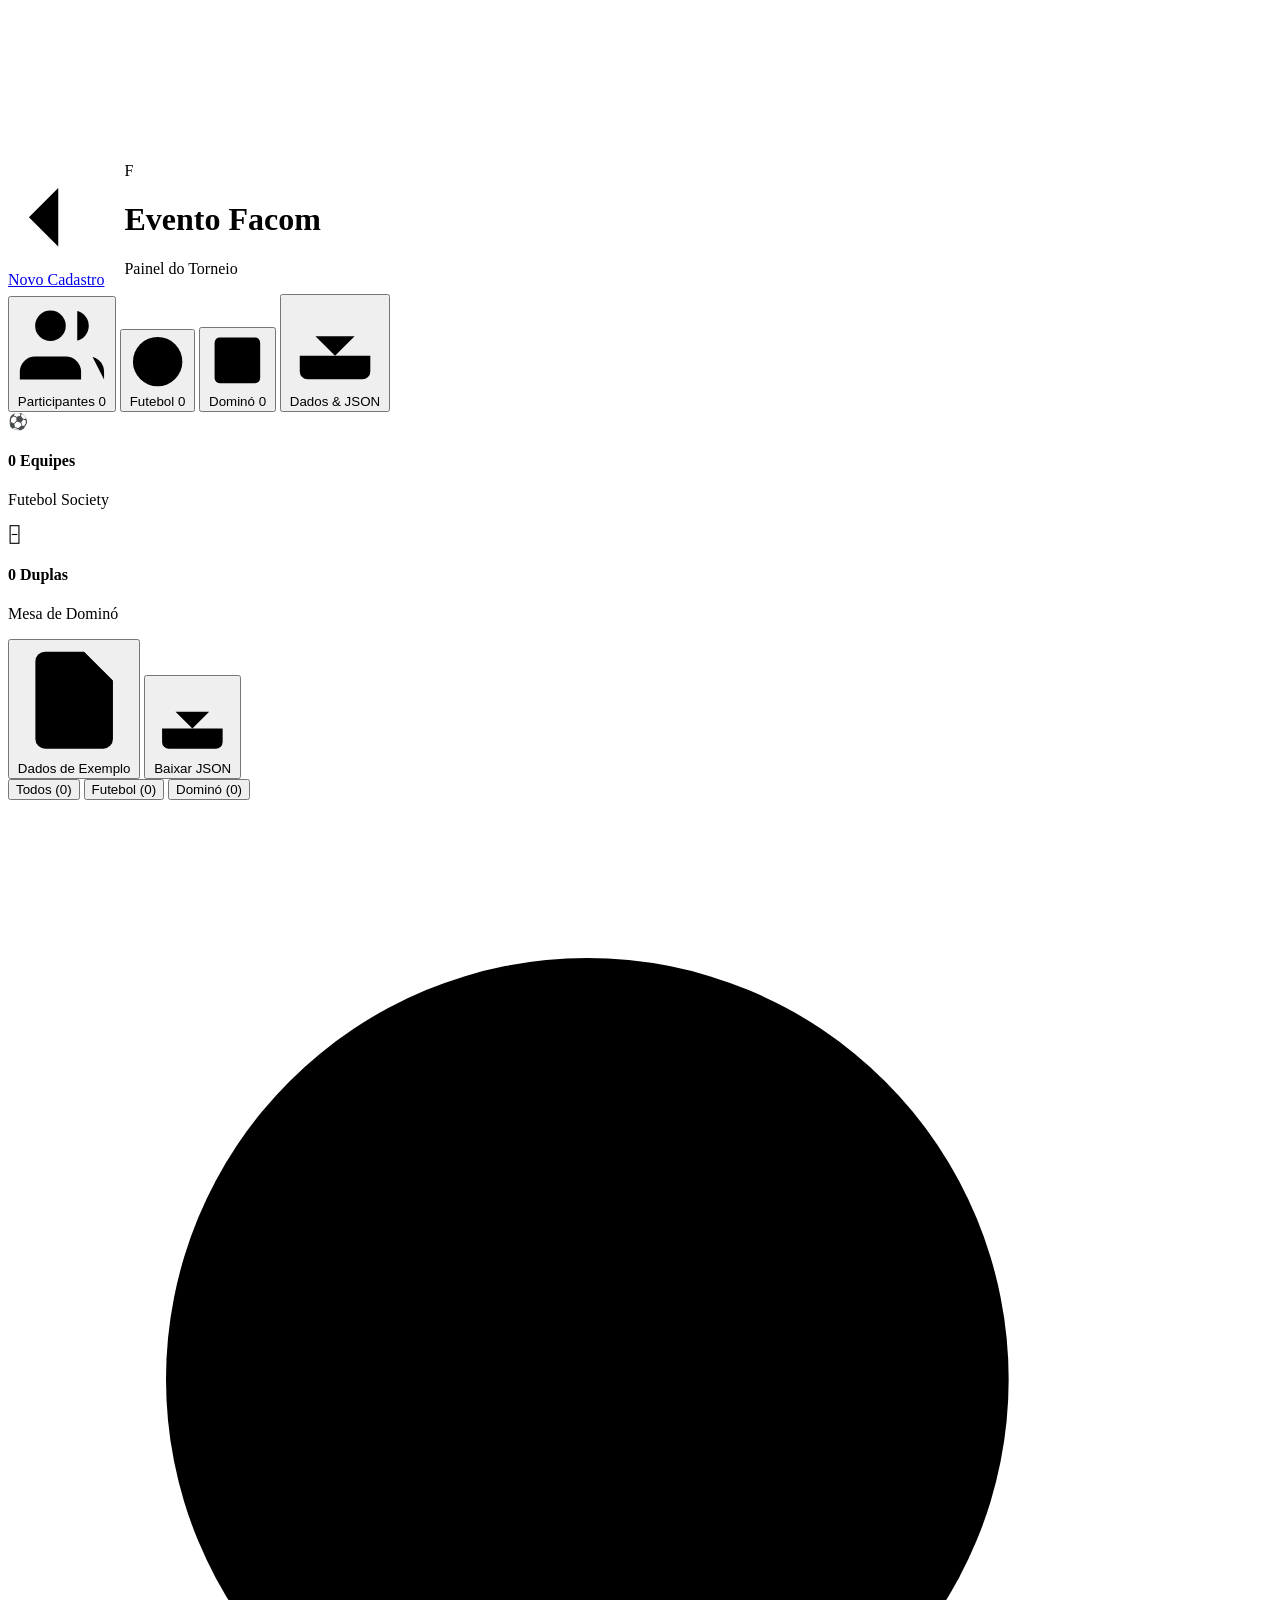
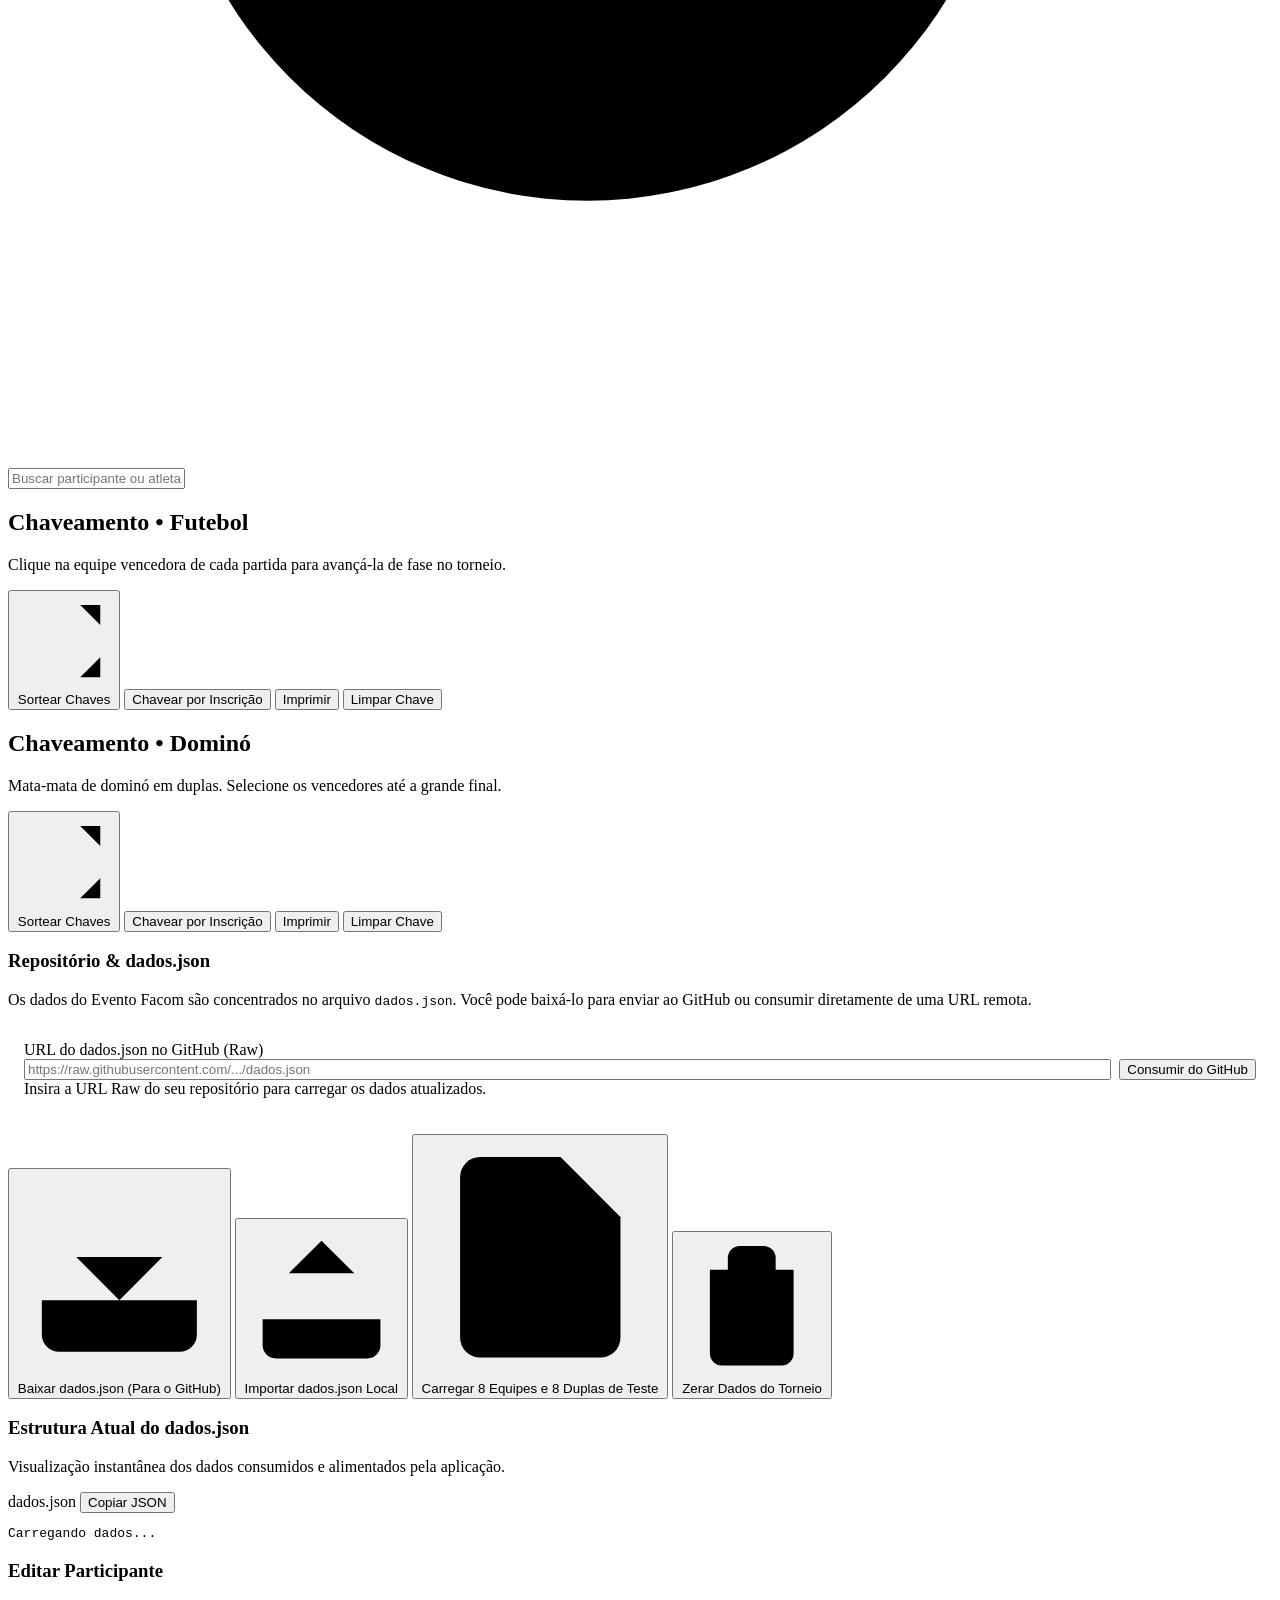
==== torneio/index.html @ 469562bf "criação de pagina" ====
<!DOCTYPE html>
<html lang="pt-BR">
<head>
  <meta charset="UTF-8">
  <meta name="viewport" content="width=device-width, initial-scale=1.0">
  <title>Evento Facom - Chaveamentos & Gestão do Torneio</title>
  <meta name="description" content="Gerenciamento de chaveamentos, partidas eliminatórias e participantes do Evento Facom.">
  <link rel="stylesheet" href="css/styles.css">
  <link rel="icon" href="data:image/svg+xml,<svg xmlns='http://www.w3.org/2000/svg' viewBox='0 0 100 100'><rect width='100' height='100' rx='20' fill='%230f172a'/><text x='50%' y='68%' font-size='60' font-weight='800' fill='white' text-anchor='middle'>F</text></svg>">
</head>
<body>

  <!-- Canvas de Confetes -->
  <canvas id="confetti-canvas"></canvas>

  <!-- HEADER PRINCIPAL -->
  <header class="site-header">
    <div class="header-inner">
      <div style="display: flex; align-items: center; gap: 1rem;">
        <a href="index.html" class="btn btn-outline btn-sm" title="Voltar para a página de inscrição">
          <svg viewBox="0 0 24 24"><line x1="19" y1="12" x2="5" y2="12"/><polyline points="12 19 5 12 12 5"/></svg>
          Novo Cadastro
        </a>
        <div class="brand">
          <div class="brand-icon">F</div>
          <div class="brand-text">
            <h1>Evento Facom</h1>
            <p>Painel do Torneio</p>
          </div>
        </div>
      </div>

      <!-- Abas de Navegação -->
      <nav class="nav-tabs" aria-label="Navegação do Torneio">
        <button class="nav-tab-btn active" data-tab="participantes" id="btn-tab-participantes">
          <svg viewBox="0 0 24 24"><path d="M17 21v-2a4 4 0 0 0-4-4H5a4 4 0 0 0-4 4v2"/><circle cx="9" cy="7" r="4"/><path d="M23 21v-2a4 4 0 0 0-3-3.87"/><path d="M16 3.13a4 4 0 0 1 0 7.75"/></svg>
          Participantes
          <span class="badge-count" id="badge-total-participantes">0</span>
        </button>

        <button class="nav-tab-btn" data-tab="chaveamento-fut" id="btn-tab-fut">
          <svg viewBox="0 0 24 24"><circle cx="12" cy="12" r="10"/><path d="M12 2a14.5 14.5 0 0 0 0 20 14.5 14.5 0 0 0 0-20"/><path d="M2 12h20"/></svg>
          Futebol
          <span class="badge-count" id="badge-fut-count">0</span>
        </button>

        <button class="nav-tab-btn" data-tab="chaveamento-dom" id="btn-tab-dom">
          <svg viewBox="0 0 24 24"><rect x="3" y="3" width="18" height="18" rx="2"/><line x1="3" y1="12" x2="21" y2="12"/><circle cx="8" cy="7.5" r="1.2" fill="currentColor"/><circle cx="16" cy="16.5" r="1.2" fill="currentColor"/></svg>
          Dominó
          <span class="badge-count" id="badge-dom-count">0</span>
        </button>

        <button class="nav-tab-btn" data-tab="dados" id="btn-tab-dados">
          <svg viewBox="0 0 24 24"><path d="M21 15v4a2 2 0 0 1-2 2H5a2 2 0 0 1-2-2v-4"/><polyline points="7 10 12 15 17 10"/><line x1="12" y1="15" x2="12" y2="3"/></svg>
          Dados & JSON
        </button>
      </nav>
    </div>
  </header>

  <!-- CONTEÚDO PRINCIPAL -->
  <main class="app-container">

    <!-- BARRA DE STATUS RÁPIDO & AÇÕES -->
    <div class="quick-stats-bar">
      <div class="stats-items">
        <div class="stat-item">
          <div class="stat-icon fut">⚽</div>
          <div class="stat-data">
            <h4 id="stat-futebol-count">0 Equipes</h4>
            <p>Futebol Society</p>
          </div>
        </div>

        <div class="stat-item">
          <div class="stat-icon dom">🁣</div>
          <div class="stat-data">
            <h4 id="stat-domino-count">0 Duplas</h4>
            <p>Mesa de Dominó</p>
          </div>
        </div>
      </div>

      <div class="quick-actions">
        <button class="btn btn-outline btn-sm" id="btn-quick-sample" title="Carregar 8 equipes e 8 duplas prontas para teste rápido">
          <svg viewBox="0 0 24 24"><path d="M14 2H6a2 2 0 0 0-2 2v16a2 2 0 0 0 2 2h12a2 2 0 0 0 2-2V8z"/><polyline points="14 2 14 8 20 8"/><line x1="16" y1="13" x2="8" y2="13"/><line x1="16" y1="17" x2="8" y2="17"/><polyline points="10 9 9 9 8 9"/></svg>
          Dados de Exemplo
        </button>

        <button class="btn btn-outline btn-sm" id="btn-quick-export" title="Baixar arquivo JSON completo">
          <svg viewBox="0 0 24 24"><path d="M21 15v4a2 2 0 0 1-2 2H5a2 2 0 0 1-2-2v-4"/><polyline points="7 10 12 15 17 10"/><line x1="12" y1="15" x2="12" y2="3"/></svg>
          Baixar JSON
        </button>
      </div>
    </div>

    <!-- ====================================================================
         TELA 1: LISTAGEM DE PARTICIPANTES (EQUIPES & DUPLAS)
         ==================================================================== -->
    <section class="tab-pane active" id="pane-participantes">
      <div class="participants-controls">
        <div class="filter-group">
          <button class="filter-btn active" data-filter="all">Todos (<span id="count-filter-all">0</span>)</button>
          <button class="filter-btn" data-filter="futebol">Futebol (<span id="count-filter-fut">0</span>)</button>
          <button class="filter-btn" data-filter="domino">Dominó (<span id="count-filter-dom">0</span>)</button>
        </div>

        <div class="search-box">
          <svg class="search-icon" viewBox="0 0 24 24"><circle cx="11" cy="11" r="8"/><line x1="21" y1="21" x2="16.65" y2="16.65"/></svg>
          <input type="text" id="input-search-participants" class="form-control" placeholder="Buscar participante ou atleta...">
        </div>
      </div>

      <!-- Grid de Cartões -->
      <div class="teams-grid" id="participants-grid"></div>
    </section>

    <!-- ====================================================================
         TELA 2: CHAVEAMENTO FUTEBOL
         ==================================================================== -->
    <section class="tab-pane" id="pane-chaveamento-fut">
      <div class="bracket-view-header">
        <div class="bracket-title-info">
          <h2>Chaveamento • Futebol</h2>
          <p id="bracket-fut-info">Clique na equipe vencedora de cada partida para avançá-la de fase no torneio.</p>
        </div>

        <div class="bracket-actions">
          <button class="btn btn-primary btn-sm" id="btn-gerar-fut-sorteio" title="Sorteia confrontos aleatórios">
            <svg viewBox="0 0 24 24"><polyline points="16 3 21 3 21 8"/><line x1="4" y1="20" x2="21" y2="3"/><polyline points="21 16 21 21 16 21"/><line x1="15" y1="15" x2="21" y2="21"/><line x1="4" y1="4" x2="9" y2="9"/></svg>
            Sortear Chaves
          </button>
          <button class="btn btn-outline btn-sm" id="btn-gerar-fut-ordem" title="Usa a ordem em que foram cadastradas">
            Chavear por Inscrição
          </button>
          <button class="btn btn-outline btn-sm" onclick="window.print()" title="Imprimir ou Salvar em PDF">
            Imprimir
          </button>
          <button class="btn btn-danger-outline btn-sm" id="btn-reset-fut">
            Limpar Chave
          </button>
        </div>
      </div>

      <!-- Container do Chaveamento de Futebol -->
      <div class="bracket-scroll-container" id="bracket-container-fut"></div>
    </section>

    <!-- ====================================================================
         TELA 3: CHAVEAMENTO DOMINÓ
         ==================================================================== -->
    <section class="tab-pane" id="pane-chaveamento-dom">
      <div class="bracket-view-header">
        <div class="bracket-title-info">
          <h2>Chaveamento • Dominó</h2>
          <p id="bracket-dom-info">Mata-mata de dominó em duplas. Selecione os vencedores até a grande final.</p>
        </div>

        <div class="bracket-actions">
          <button class="btn btn-primary btn-sm" id="btn-gerar-dom-sorteio" title="Sorteia duplas aleatoriamente">
            <svg viewBox="0 0 24 24"><polyline points="16 3 21 3 21 8"/><line x1="4" y1="20" x2="21" y2="3"/><polyline points="21 16 21 21 16 21"/><line x1="15" y1="15" x2="21" y2="21"/><line x1="4" y1="4" x2="9" y2="9"/></svg>
            Sortear Chaves
          </button>
          <button class="btn btn-outline btn-sm" id="btn-gerar-dom-ordem" title="Usa a ordem de cadastro">
            Chavear por Inscrição
          </button>
          <button class="btn btn-outline btn-sm" onclick="window.print()" title="Imprimir ou Salvar em PDF">
            Imprimir
          </button>
          <button class="btn btn-danger-outline btn-sm" id="btn-reset-dom">
            Limpar Chave
          </button>
        </div>
      </div>

      <!-- Container do Chaveamento de Dominó -->
      <div class="bracket-scroll-container" id="bracket-container-dom"></div>
    </section>

    <!-- ====================================================================
         TELA 4: DADOS & BACKUP JSON
         ==================================================================== -->
    <section class="tab-pane" id="pane-dados">
      <div class="backup-grid">
        <!-- Cartão de Ações -->
        <div class="backup-card">
          <div class="backup-card-header">
            <h3>Repositório & dados.json</h3>
            <p>Os dados do Evento Facom são concentrados no arquivo <code>dados.json</code>. Você pode baixá-lo para enviar ao GitHub ou consumir diretamente de uma URL remota.</p>
          </div>

          <!-- Sincronização via GitHub Raw -->
          <div style="background: var(--bg-subtle); border: 1px solid var(--border-light); border-radius: var(--radius-md); padding: 1rem; margin-bottom: 1.25rem;">
            <label class="form-label" for="input-github-url" style="margin-bottom: 0.25rem;">
              URL do dados.json no GitHub (Raw)
            </label>
            <div style="display: flex; gap: 0.5rem; flex-wrap: wrap;">
              <input type="url" id="input-github-url" class="form-control" style="flex: 1; min-width: 220px;" placeholder="https://raw.githubusercontent.com/.../dados.json">
              <button class="btn btn-primary btn-sm" id="btn-sync-github">
                Consumir do GitHub
              </button>
            </div>
            <div class="form-help">Insira a URL Raw do seu repositório para carregar os dados atualizados.</div>
          </div>

          <div class="backup-actions-list">
            <button class="btn btn-primary" id="btn-export-json">
              <svg viewBox="0 0 24 24"><path d="M21 15v4a2 2 0 0 1-2 2H5a2 2 0 0 1-2-2v-4"/><polyline points="7 10 12 15 17 10"/><line x1="12" y1="15" x2="12" y2="3"/></svg>
              Baixar dados.json (Para o GitHub)
            </button>

            <!-- Input invisível de arquivo -->
            <input type="file" id="input-import-file" accept=".json,application/json" style="display: none;">
            <button class="btn btn-outline" id="btn-trigger-import">
              <svg viewBox="0 0 24 24"><path d="M21 15v4a2 2 0 0 1-2 2H5a2 2 0 0 1-2-2v-4"/><polyline points="17 8 12 3 7 8"/><line x1="12" y1="3" x2="12" y2="15"/></svg>
              Importar dados.json Local
            </button>

            <button class="btn btn-outline" id="btn-seed-sample">
              <svg viewBox="0 0 24 24"><path d="M14 2H6a2 2 0 0 0-2 2v16a2 2 0 0 0 2 2h12a2 2 0 0 0 2-2V8z"/><polyline points="14 2 14 8 20 8"/><line x1="16" y1="13" x2="8" y2="13"/><line x1="16" y1="17" x2="8" y2="17"/><polyline points="10 9 9 9 8 9"/></svg>
              Carregar 8 Equipes e 8 Duplas de Teste
            </button>

            <button class="btn btn-danger-outline" id="btn-clear-all" style="margin-top: 1.5rem;">
              <svg viewBox="0 0 24 24"><polyline points="3 6 5 6 21 6"/><path d="M19 6v14a2 2 0 0 1-2 2H7a2 2 0 0 1-2-2V6m3 0V4a2 2 0 0 1 2-2h4a2 2 0 0 1 2 2v2"/><line x1="10" y1="11" x2="10" y2="17"/><line x1="14" y1="11" x2="14" y2="17"/></svg>
              Zerar Dados do Torneio
            </button>
          </div>
        </div>

        <!-- Visualizador do JSON em Tempo Real -->
        <div class="backup-card">
          <div class="backup-card-header">
            <h3>Estrutura Atual do dados.json</h3>
            <p>Visualização instantânea dos dados consumidos e alimentados pela aplicação.</p>
          </div>

          <div class="json-viewer-container">
            <div class="json-viewer-header">
              <span>dados.json</span>
              <button class="btn btn-ghost btn-sm" id="btn-copy-json" title="Copiar JSON para a área de transferência">
                Copiar JSON
              </button>
            </div>
            <pre class="json-pre" id="json-viewer-content">Carregando dados...</pre>
          </div>
        </div>
      </div>
    </section>

  </main>

  <!-- MODAL DE EDIÇÃO -->
  <div class="modal-overlay" id="edit-modal">
    <div class="modal-window">
      <div class="modal-header">
        <h3 id="modal-title">Editar Participante</h3>
        <button type="button" class="modal-close-btn" id="modal-close-btn">&times;</button>
      </div>
      <div class="modal-body" id="modal-body-content"></div>
    </div>
  </div>

  <!-- NOTIFICAÇÕES (TOAST) -->
  <div class="toast-container" id="toast-container"></div>

  <!-- SCRIPTS -->
  <script src="js/storage.js"></script>
  <script src="js/bracket.js"></script>
  <script src="js/app.js"></script>
</body>
</html>
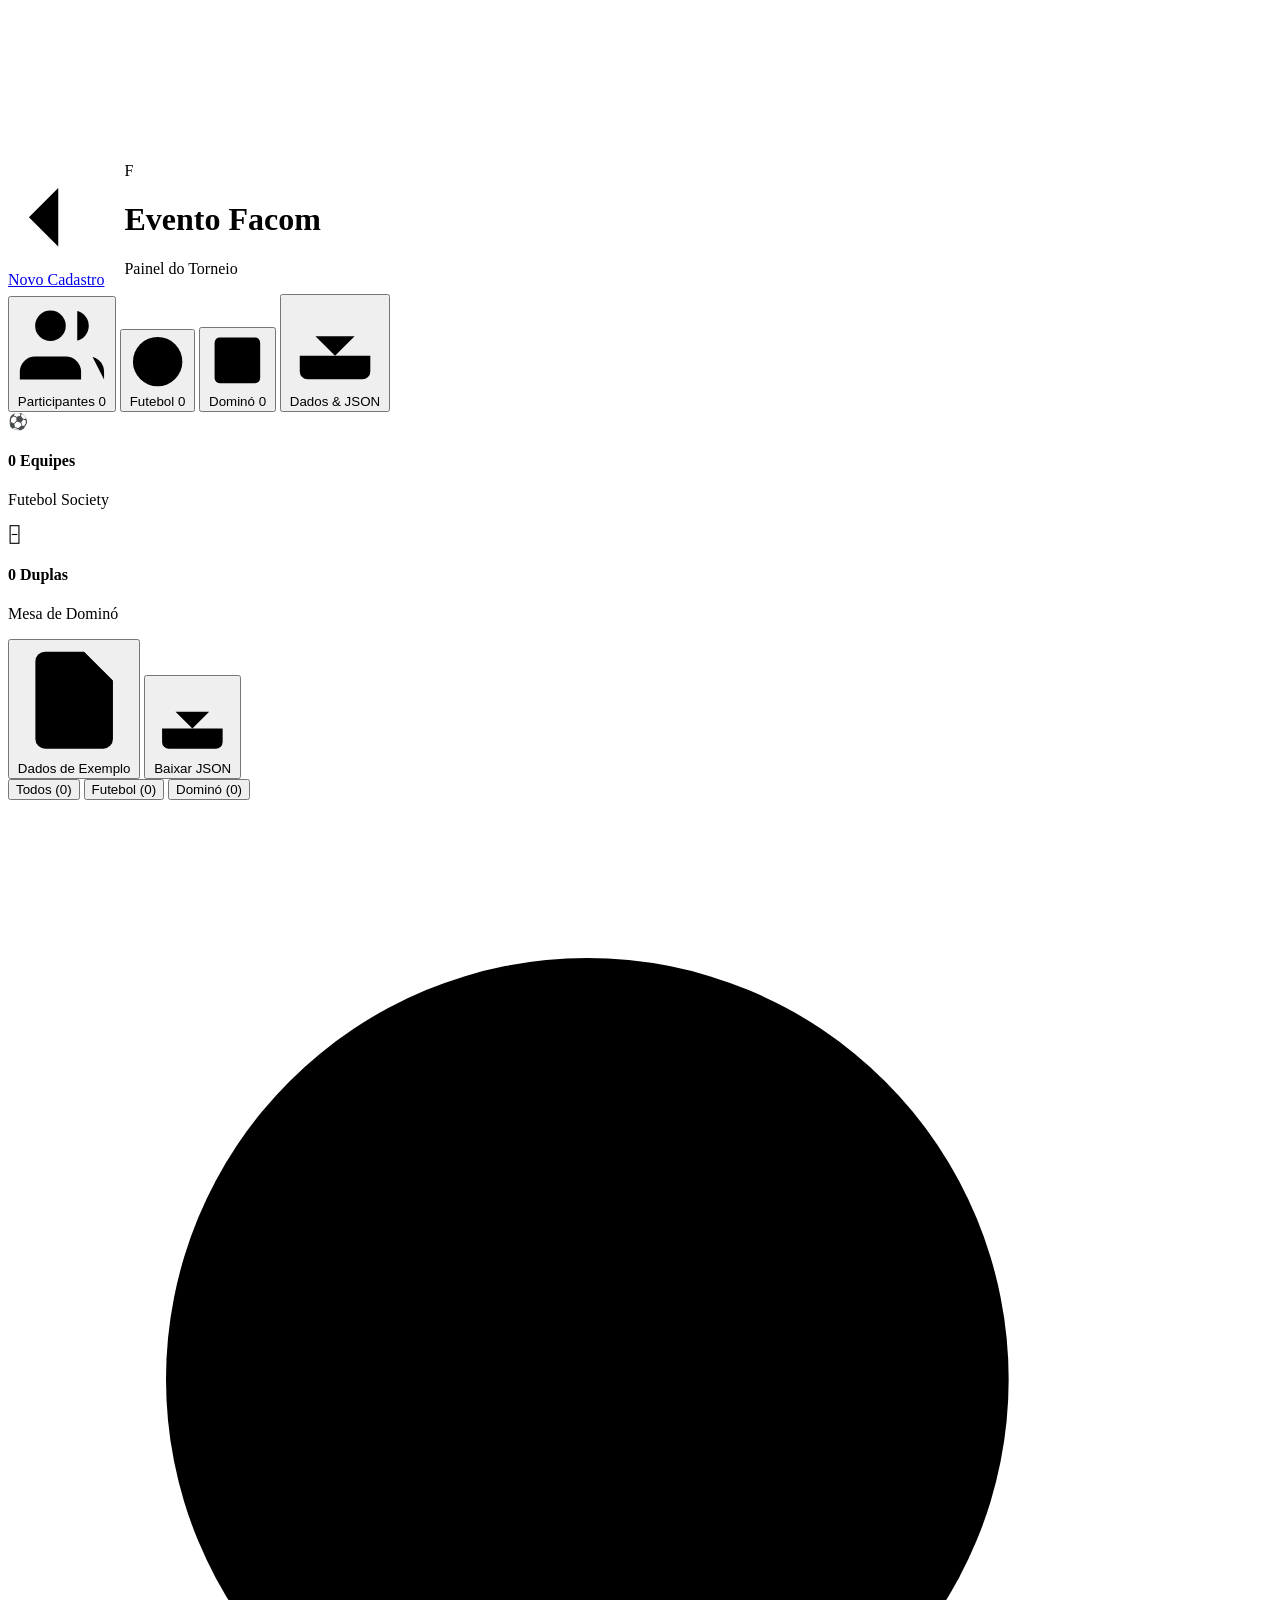
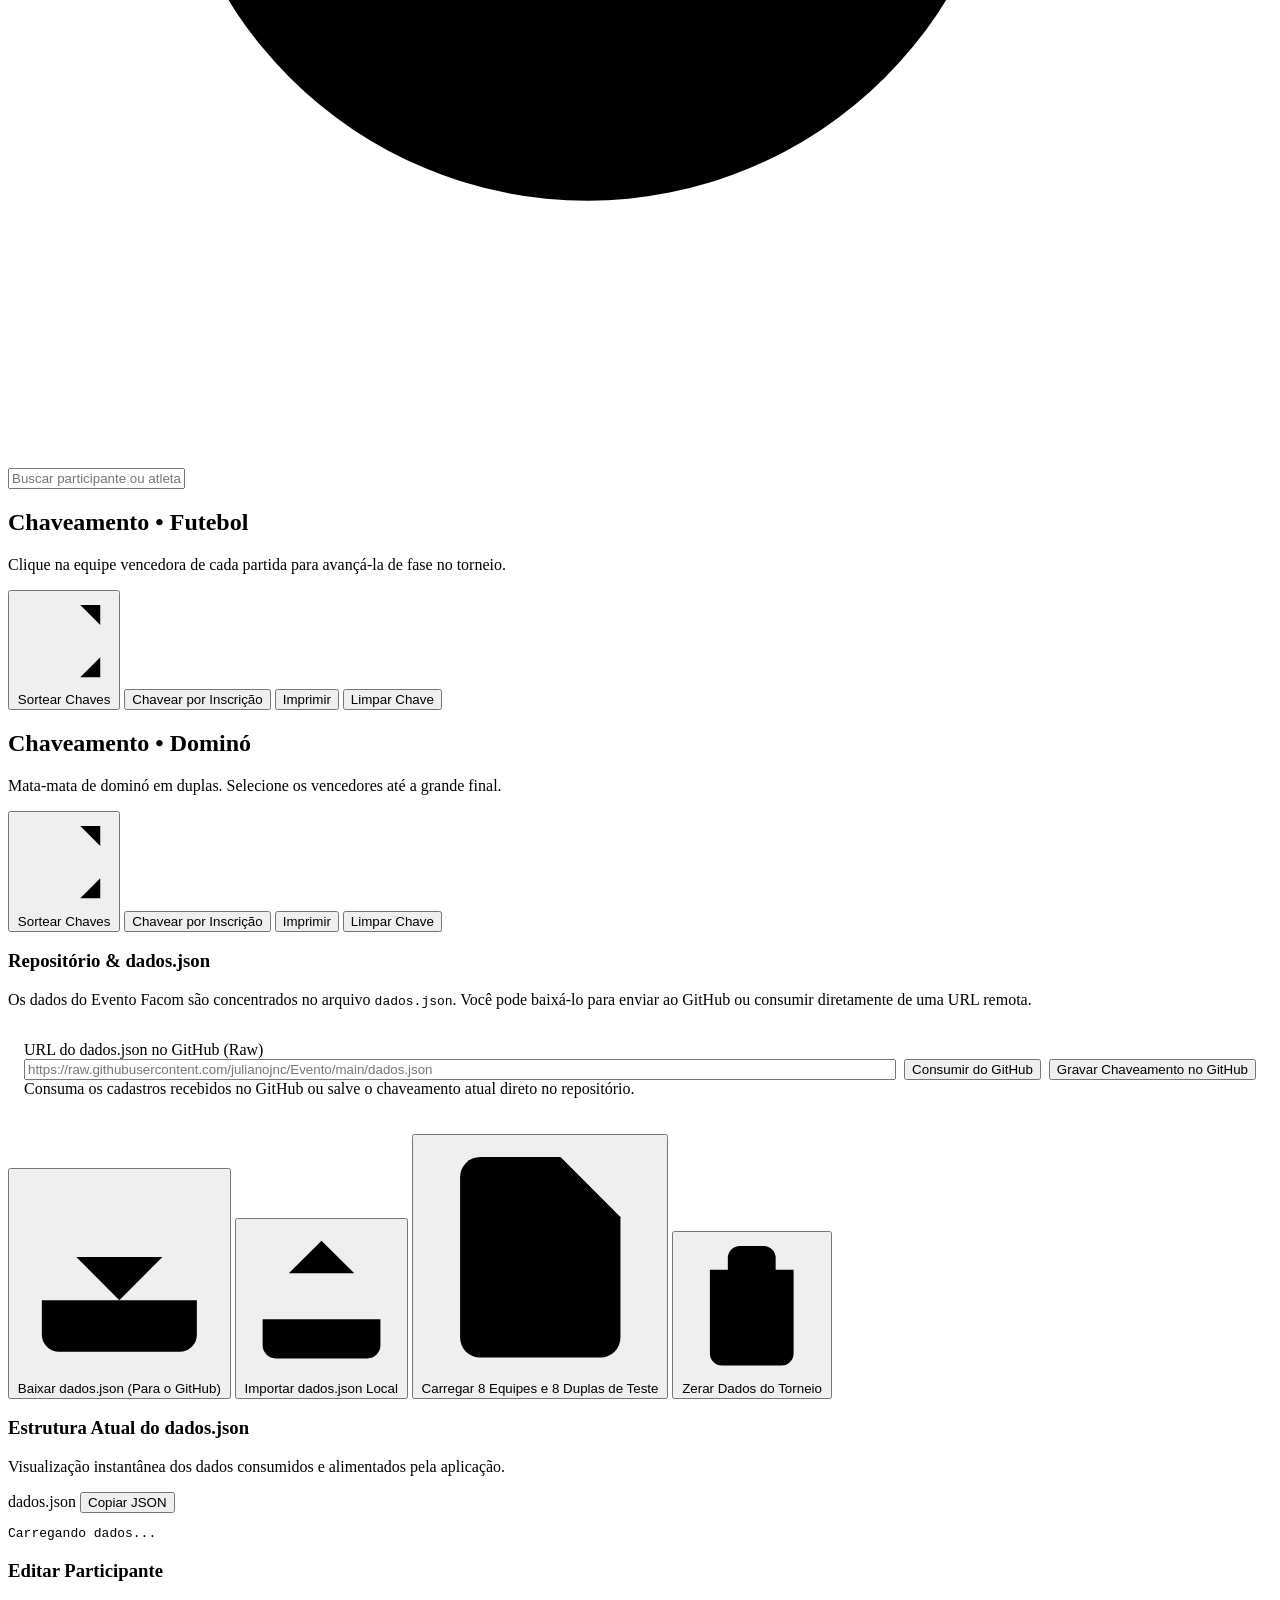
==== commit ce0cd9f9: "Configura API serverless para salvar cadastros no dados.json do GitHub" ====
--- a/torneio/index.html
+++ b/torneio/index.html
@@ -195,12 +195,15 @@
               URL do dados.json no GitHub (Raw)
             </label>
             <div style="display: flex; gap: 0.5rem; flex-wrap: wrap;">
-              <input type="url" id="input-github-url" class="form-control" style="flex: 1; min-width: 220px;" placeholder="https://raw.githubusercontent.com/.../dados.json">
-              <button class="btn btn-primary btn-sm" id="btn-sync-github">
+              <input type="url" id="input-github-url" class="form-control" style="flex: 1; min-width: 220px;" placeholder="https://raw.githubusercontent.com/julianojnc/Evento/main/dados.json">
+              <button class="btn btn-outline btn-sm" id="btn-sync-github">
                 Consumir do GitHub
               </button>
+              <button class="btn btn-primary btn-sm" id="btn-push-github" title="Comita os dados e chaveamentos atuais no GitHub">
+                Gravar Chaveamento no GitHub
+              </button>
             </div>
-            <div class="form-help">Insira a URL Raw do seu repositório para carregar os dados atualizados.</div>
+            <div class="form-help">Consuma os cadastros recebidos no GitHub ou salve o chaveamento atual direto no repositório.</div>
           </div>
 
           <div class="backup-actions-list">
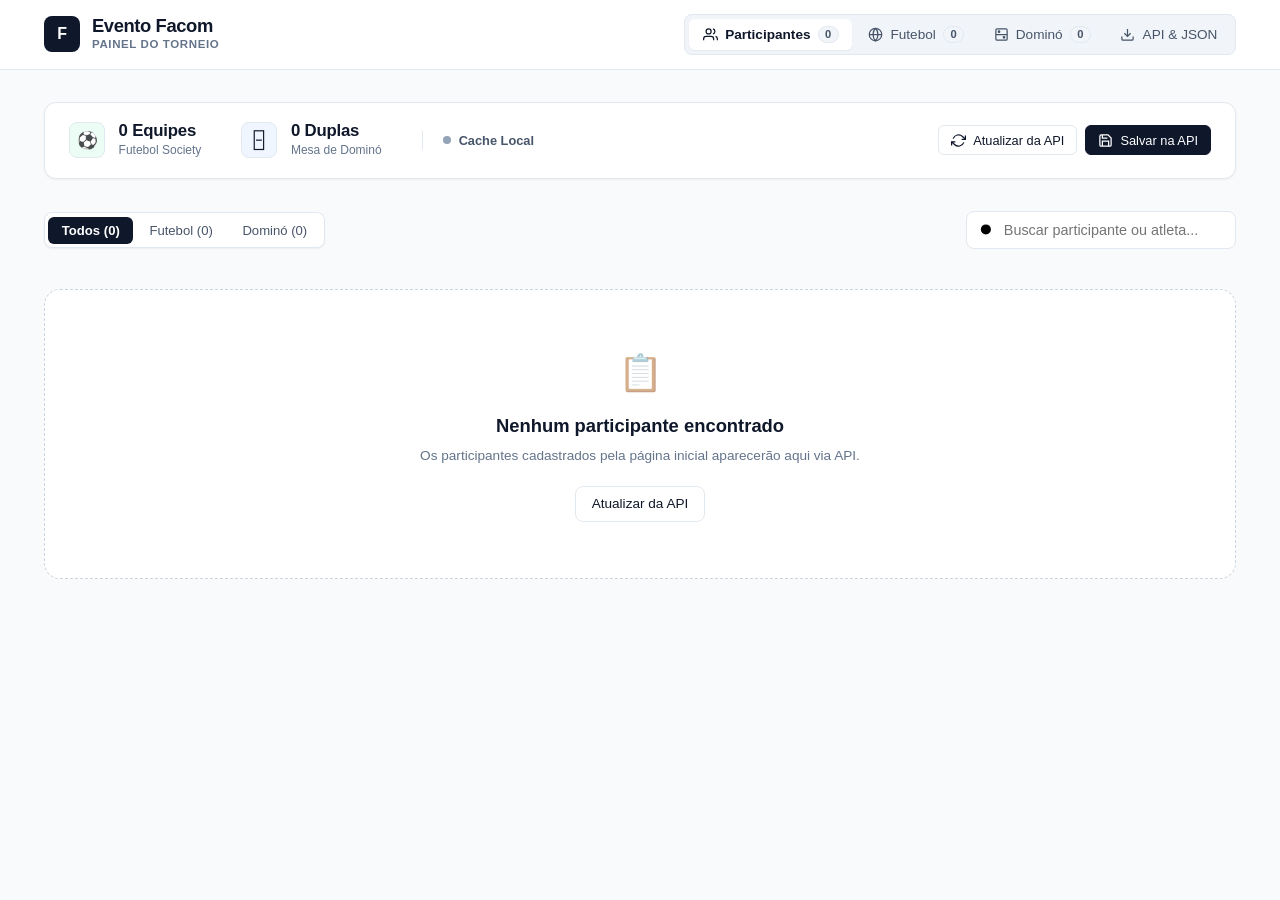
==== commit daeee728: "Implementa API REST para consumir e alimentar o dados.json no GitHub" ====
--- a/torneio/index.html
+++ b/torneio/index.html
@@ -5,7 +5,7 @@
   <meta name="viewport" content="width=device-width, initial-scale=1.0">
   <title>Evento Facom - Chaveamentos & Gestão do Torneio</title>
   <meta name="description" content="Gerenciamento de chaveamentos, partidas eliminatórias e participantes do Evento Facom.">
-  <link rel="stylesheet" href="css/styles.css">
+  <link rel="stylesheet" href="/css/styles.css">
   <link rel="icon" href="data:image/svg+xml,<svg xmlns='http://www.w3.org/2000/svg' viewBox='0 0 100 100'><rect width='100' height='100' rx='20' fill='%230f172a'/><text x='50%' y='68%' font-size='60' font-weight='800' fill='white' text-anchor='middle'>F</text></svg>">
 </head>
 <body>
@@ -17,10 +17,6 @@
   <header class="site-header">
     <div class="header-inner">
       <div style="display: flex; align-items: center; gap: 1rem;">
-        <a href="index.html" class="btn btn-outline btn-sm" title="Voltar para a página de inscrição">
-          <svg viewBox="0 0 24 24"><line x1="19" y1="12" x2="5" y2="12"/><polyline points="12 19 5 12 12 5"/></svg>
-          Novo Cadastro
-        </a>
         <div class="brand">
           <div class="brand-icon">F</div>
           <div class="brand-text">
@@ -52,7 +48,7 @@
 
         <button class="nav-tab-btn" data-tab="dados" id="btn-tab-dados">
           <svg viewBox="0 0 24 24"><path d="M21 15v4a2 2 0 0 1-2 2H5a2 2 0 0 1-2-2v-4"/><polyline points="7 10 12 15 17 10"/><line x1="12" y1="15" x2="12" y2="3"/></svg>
-          Dados & JSON
+          API & JSON
         </button>
       </nav>
     </div>
@@ -61,7 +57,7 @@
   <!-- CONTEÚDO PRINCIPAL -->
   <main class="app-container">
 
-    <!-- BARRA DE STATUS RÁPIDO & AÇÕES -->
+    <!-- BARRA DE STATUS RÁPIDO & AÇÕES DA API -->
     <div class="quick-stats-bar">
       <div class="stats-items">
         <div class="stat-item">
@@ -79,17 +75,24 @@
             <p>Mesa de Dominó</p>
           </div>
         </div>
+
+        <div class="stat-item" style="border-left: 1px solid var(--border-light); padding-left: 1.25rem;">
+          <div style="display: flex; align-items: center; gap: 0.5rem;">
+            <span style="display: inline-block; width: 8px; height: 8px; border-radius: 50%; background: #10b981;" id="api-status-dot"></span>
+            <span style="font-size: 0.8rem; font-weight: 600; color: var(--text-secondary);" id="api-status-text">API Conectada</span>
+          </div>
+        </div>
       </div>
 
       <div class="quick-actions">
-        <button class="btn btn-outline btn-sm" id="btn-quick-sample" title="Carregar 8 equipes e 8 duplas prontas para teste rápido">
-          <svg viewBox="0 0 24 24"><path d="M14 2H6a2 2 0 0 0-2 2v16a2 2 0 0 0 2 2h12a2 2 0 0 0 2-2V8z"/><polyline points="14 2 14 8 20 8"/><line x1="16" y1="13" x2="8" y2="13"/><line x1="16" y1="17" x2="8" y2="17"/><polyline points="10 9 9 9 8 9"/></svg>
-          Dados de Exemplo
-        </button>
-
-        <button class="btn btn-outline btn-sm" id="btn-quick-export" title="Baixar arquivo JSON completo">
-          <svg viewBox="0 0 24 24"><path d="M21 15v4a2 2 0 0 1-2 2H5a2 2 0 0 1-2-2v-4"/><polyline points="7 10 12 15 17 10"/><line x1="12" y1="15" x2="12" y2="3"/></svg>
-          Baixar JSON
+        <button class="btn btn-outline btn-sm" id="btn-refresh-api" title="Consultar novos cadastros da API no GitHub">
+          <svg viewBox="0 0 24 24"><polyline points="23 4 23 10 17 10"/><polyline points="1 20 1 14 7 14"/><path d="M3.51 9a9 9 0 0 1 14.85-3.36L23 10M1 14l4.64 4.36A9 9 0 0 0 20.49 15"/></svg>
+          Atualizar da API
+        </button>
+
+        <button class="btn btn-primary btn-sm" id="btn-push-api" title="Gravar e comitar os dados e chaveamento atuais diretamente na API">
+          <svg viewBox="0 0 24 24"><path d="M19 21H5a2 2 0 0 1-2-2V5a2 2 0 0 1 2-2h11l5 5v11a2 2 0 0 1-2 2z"/><polyline points="17 21 17 13 7 13 7 21"/><polyline points="7 3 7 8 15 8"/></svg>
+          Salvar na API
         </button>
       </div>
     </div>
@@ -178,53 +181,51 @@
     </section>
 
     <!-- ====================================================================
-         TELA 4: DADOS & BACKUP JSON
+         TELA 4: API & DADOS JSON
          ==================================================================== -->
     <section class="tab-pane" id="pane-dados">
       <div class="backup-grid">
-        <!-- Cartão de Ações -->
+        <!-- Cartão de Ações da API -->
         <div class="backup-card">
           <div class="backup-card-header">
-            <h3>Repositório & dados.json</h3>
-            <p>Os dados do Evento Facom são concentrados no arquivo <code>dados.json</code>. Você pode baixá-lo para enviar ao GitHub ou consumir diretamente de uma URL remota.</p>
-          </div>
-
-          <!-- Sincronização via GitHub Raw -->
+            <h3>Central da API REST (dados.json)</h3>
+            <p>O sistema consome e alimenta os dados diretamente pelo endpoint <code>/api/dados</code>, mantendo o arquivo <code>dados.json</code> sincronizado no repositório GitHub.</p>
+          </div>
+
           <div style="background: var(--bg-subtle); border: 1px solid var(--border-light); border-radius: var(--radius-md); padding: 1rem; margin-bottom: 1.25rem;">
-            <label class="form-label" for="input-github-url" style="margin-bottom: 0.25rem;">
-              URL do dados.json no GitHub (Raw)
-            </label>
-            <div style="display: flex; gap: 0.5rem; flex-wrap: wrap;">
-              <input type="url" id="input-github-url" class="form-control" style="flex: 1; min-width: 220px;" placeholder="https://raw.githubusercontent.com/julianojnc/Evento/main/dados.json">
-              <button class="btn btn-outline btn-sm" id="btn-sync-github">
-                Consumir do GitHub
-              </button>
-              <button class="btn btn-primary btn-sm" id="btn-push-github" title="Comita os dados e chaveamentos atuais no GitHub">
-                Gravar Chaveamento no GitHub
-              </button>
+            <div style="display: flex; align-items: center; justify-content: space-between; margin-bottom: 0.5rem;">
+              <span style="font-size: 0.82rem; font-weight: 700; color: var(--text-primary);">Endpoint Ativo:</span>
+              <span style="font-family: monospace; font-size: 0.82rem; background: var(--bg-surface); padding: 0.15rem 0.5rem; border-radius: var(--radius-xs); border: 1px solid var(--border-light);">GET / POST / PUT / DELETE /api/dados</span>
             </div>
-            <div class="form-help">Consuma os cadastros recebidos no GitHub ou salve o chaveamento atual direto no repositório.</div>
+            <p style="font-size: 0.78rem; color: var(--text-muted); line-height: 1.4;">
+              Conectado ao repositório <a href="https://github.com/julianojnc/Evento/blob/main/dados.json" target="_blank" style="color: var(--facom-accent); font-weight: 600; text-decoration: none;">julianojnc/Evento/dados.json</a>.
+            </p>
           </div>
 
           <div class="backup-actions-list">
-            <button class="btn btn-primary" id="btn-export-json">
+            <button class="btn btn-primary" id="btn-save-api-full">
+              <svg viewBox="0 0 24 24"><path d="M19 21H5a2 2 0 0 1-2-2V5a2 2 0 0 1 2-2h11l5 5v11a2 2 0 0 1-2 2z"/><polyline points="17 21 17 13 7 13 7 21"/><polyline points="7 3 7 8 15 8"/></svg>
+              Comitar Estado Atual no GitHub (API)
+            </button>
+
+            <button class="btn btn-outline" id="btn-reload-api">
+              <svg viewBox="0 0 24 24"><polyline points="23 4 23 10 17 10"/><polyline points="1 20 1 14 7 14"/><path d="M3.51 9a9 9 0 0 1 14.85-3.36L23 10M1 14l4.64 4.36A9 9 0 0 0 20.49 15"/></svg>
+              Forçar Recarregamento da API
+            </button>
+
+            <button class="btn btn-outline" id="btn-export-json">
               <svg viewBox="0 0 24 24"><path d="M21 15v4a2 2 0 0 1-2 2H5a2 2 0 0 1-2-2v-4"/><polyline points="7 10 12 15 17 10"/><line x1="12" y1="15" x2="12" y2="3"/></svg>
-              Baixar dados.json (Para o GitHub)
-            </button>
-
-            <!-- Input invisível de arquivo -->
+              Baixar Cópia Local dados.json
+            </button>
+
+            <!-- Input invisível de arquivo para restauração -->
             <input type="file" id="input-import-file" accept=".json,application/json" style="display: none;">
             <button class="btn btn-outline" id="btn-trigger-import">
               <svg viewBox="0 0 24 24"><path d="M21 15v4a2 2 0 0 1-2 2H5a2 2 0 0 1-2-2v-4"/><polyline points="17 8 12 3 7 8"/><line x1="12" y1="3" x2="12" y2="15"/></svg>
-              Importar dados.json Local
-            </button>
-
-            <button class="btn btn-outline" id="btn-seed-sample">
-              <svg viewBox="0 0 24 24"><path d="M14 2H6a2 2 0 0 0-2 2v16a2 2 0 0 0 2 2h12a2 2 0 0 0 2-2V8z"/><polyline points="14 2 14 8 20 8"/><line x1="16" y1="13" x2="8" y2="13"/><line x1="16" y1="17" x2="8" y2="17"/><polyline points="10 9 9 9 8 9"/></svg>
-              Carregar 8 Equipes e 8 Duplas de Teste
-            </button>
-
-            <button class="btn btn-danger-outline" id="btn-clear-all" style="margin-top: 1.5rem;">
+              Restaurar de Arquivo JSON
+            </button>
+
+            <button class="btn btn-danger-outline" id="btn-clear-all" style="margin-top: 1.25rem;">
               <svg viewBox="0 0 24 24"><polyline points="3 6 5 6 21 6"/><path d="M19 6v14a2 2 0 0 1-2 2H7a2 2 0 0 1-2-2V6m3 0V4a2 2 0 0 1 2-2h4a2 2 0 0 1 2 2v2"/><line x1="10" y1="11" x2="10" y2="17"/><line x1="14" y1="11" x2="14" y2="17"/></svg>
               Zerar Dados do Torneio
             </button>
@@ -235,17 +236,17 @@
         <div class="backup-card">
           <div class="backup-card-header">
             <h3>Estrutura Atual do dados.json</h3>
-            <p>Visualização instantânea dos dados consumidos e alimentados pela aplicação.</p>
+            <p>Visualização instantânea dos dados sincronizados pela API.</p>
           </div>
 
           <div class="json-viewer-container">
             <div class="json-viewer-header">
-              <span>dados.json</span>
+              <span>GET /api/dados</span>
               <button class="btn btn-ghost btn-sm" id="btn-copy-json" title="Copiar JSON para a área de transferência">
                 Copiar JSON
               </button>
             </div>
-            <pre class="json-pre" id="json-viewer-content">Carregando dados...</pre>
+            <pre class="json-pre" id="json-viewer-content">Carregando dados da API...</pre>
           </div>
         </div>
       </div>
@@ -268,8 +269,8 @@
   <div class="toast-container" id="toast-container"></div>
 
   <!-- SCRIPTS -->
-  <script src="js/storage.js"></script>
-  <script src="js/bracket.js"></script>
-  <script src="js/app.js"></script>
+  <script src="/js/storage.js"></script>
+  <script src="/js/bracket.js"></script>
+  <script src="/js/app.js"></script>
 </body>
 </html>
--- a/css/styles.css
+++ b/css/styles.css
@@ -0,0 +1,1290 @@
+/* ==========================================================================
+   EVENTO FACOM - FOLHA DE ESTILOS MINIMALISTA & MODERNA
+   Design refinado, corporativo, espaçoso, de alto contraste e legibilidade
+   ========================================================================== */
+
+:root {
+  /* Paleta Neutra Minimalista (Inspiração: Linear, Notion, Vercel) */
+  --bg-page: #f8fafc;
+  --bg-surface: #ffffff;
+  --bg-subtle: #f1f5f9;
+  --bg-hover: #e2e8f0;
+
+  --border-light: #e2e8f0;
+  --border-medium: #cbd5e1;
+  --border-focus: #0f172a;
+
+  --text-primary: #0f172a;
+  --text-secondary: #475569;
+  --text-muted: #64748b;
+  --text-faint: #94a3b8;
+
+  /* Cores de Acento Discretas */
+  --facom-dark: #0f172a;
+  --facom-primary: #1e293b;
+  --facom-accent: #2563eb;
+
+  --fut-tag-bg: #ecfdf5;
+  --fut-tag-text: #065f46;
+  --fut-tag-border: #a7f3d0;
+
+  --dom-tag-bg: #eff6ff;
+  --dom-tag-text: #1e40af;
+  --dom-tag-border: #bfdbfe;
+
+  --gold-bg: #fffbeb;
+  --gold-text: #92400e;
+  --gold-border: #fde68a;
+
+  --danger-bg: #fef2f2;
+  --danger-text: #b91c1c;
+  --danger-border: #fecaca;
+
+  /* Formas e Sombras Sutis */
+  --radius-xs: 4px;
+  --radius-sm: 6px;
+  --radius-md: 8px;
+  --radius-lg: 12px;
+  --radius-xl: 16px;
+
+  --shadow-none: none;
+  --shadow-subtle: 0 1px 2px 0 rgba(0, 0, 0, 0.05);
+  --shadow-card: 0 1px 3px 0 rgba(0, 0, 0, 0.04), 0 1px 2px -1px rgba(0, 0, 0, 0.04);
+  --shadow-float: 0 10px 15px -3px rgba(0, 0, 0, 0.05), 0 4px 6px -4px rgba(0, 0, 0, 0.03);
+
+  --font-sans: -apple-system, BlinkMacSystemFont, "Inter", "Segoe UI", Roboto, Helvetica, Arial, sans-serif;
+  --transition: all 0.15s ease-in-out;
+}
+
+/* Reset Global */
+*, *::before, *::after {
+  box-sizing: border-box;
+  margin: 0;
+  padding: 0;
+}
+
+body {
+  font-family: var(--font-sans);
+  background-color: var(--bg-page);
+  color: var(--text-primary);
+  line-height: 1.5;
+  -webkit-font-smoothing: antialiased;
+  min-height: 100vh;
+  display: flex;
+  flex-direction: column;
+}
+
+/* Scrollbar Minimalista */
+::-webkit-scrollbar {
+  width: 6px;
+  height: 6px;
+}
+::-webkit-scrollbar-track {
+  background: transparent;
+}
+::-webkit-scrollbar-thumb {
+  background: var(--border-medium);
+  border-radius: var(--radius-xs);
+}
+::-webkit-scrollbar-thumb:hover {
+  background: var(--text-muted);
+}
+
+/* Container Principal */
+.app-container {
+  max-width: 1240px;
+  margin: 0 auto;
+  padding: 2rem 1.5rem 4rem;
+  width: 100%;
+  flex: 1;
+}
+
+/* ==========================================================================
+   HEADER MINIMALISTA - EVENTO FACOM
+   ========================================================================== */
+.site-header {
+  background: var(--bg-surface);
+  border-bottom: 1px solid var(--border-light);
+  position: sticky;
+  top: 0;
+  z-index: 40;
+}
+
+.header-inner {
+  max-width: 1240px;
+  margin: 0 auto;
+  padding: 0.85rem 1.5rem;
+  display: flex;
+  align-items: center;
+  justify-content: space-between;
+  gap: 1.5rem;
+  flex-wrap: wrap;
+}
+
+/* Brand Minimalista */
+.brand {
+  display: flex;
+  align-items: center;
+  gap: 0.75rem;
+  text-decoration: none;
+  color: var(--text-primary);
+}
+
+.brand-icon {
+  width: 36px;
+  height: 36px;
+  background: var(--facom-dark);
+  color: #fff;
+  border-radius: var(--radius-md);
+  display: flex;
+  align-items: center;
+  justify-content: center;
+  font-weight: 800;
+  font-size: 1rem;
+  letter-spacing: -0.5px;
+}
+
+.brand-text h1 {
+  font-size: 1.15rem;
+  font-weight: 700;
+  letter-spacing: -0.4px;
+  color: var(--text-primary);
+  line-height: 1.15;
+}
+
+.brand-text p {
+  font-size: 0.72rem;
+  color: var(--text-muted);
+  text-transform: uppercase;
+  letter-spacing: 0.6px;
+  font-weight: 600;
+}
+
+/* Navegação em Segmented Control Minimalista */
+.nav-tabs {
+  display: flex;
+  background: var(--bg-subtle);
+  padding: 0.25rem;
+  border-radius: var(--radius-md);
+  gap: 0.15rem;
+  overflow-x: auto;
+  max-width: 100%;
+  border: 1px solid var(--border-light);
+}
+
+.nav-tab-btn {
+  display: inline-flex;
+  align-items: center;
+  gap: 0.45rem;
+  padding: 0.45rem 0.85rem;
+  border: none;
+  background: transparent;
+  color: var(--text-secondary);
+  font-size: 0.85rem;
+  font-weight: 500;
+  border-radius: var(--radius-sm);
+  cursor: pointer;
+  transition: var(--transition);
+  white-space: nowrap;
+}
+
+.nav-tab-btn svg {
+  width: 15px;
+  height: 15px;
+  stroke: currentColor;
+  stroke-width: 2;
+  fill: none;
+}
+
+.nav-tab-btn:hover {
+  color: var(--text-primary);
+  background: rgba(0, 0, 0, 0.03);
+}
+
+.nav-tab-btn.active {
+  background: var(--bg-surface);
+  color: var(--text-primary);
+  font-weight: 600;
+  box-shadow: var(--shadow-subtle);
+}
+
+.badge-count {
+  font-size: 0.7rem;
+  padding: 0.1rem 0.4rem;
+  border-radius: 9999px;
+  background: var(--bg-subtle);
+  color: var(--text-secondary);
+  font-weight: 600;
+  border: 1px solid var(--border-light);
+}
+
+/* ==========================================================================
+   BARRA DE STATUS E AÇÕES RÁPIDAS (MINIMALISTA)
+   ========================================================================== */
+.quick-stats-bar {
+  display: flex;
+  align-items: center;
+  justify-content: space-between;
+  gap: 1.5rem;
+  background: var(--bg-surface);
+  border: 1px solid var(--border-light);
+  border-radius: var(--radius-lg);
+  padding: 1.15rem 1.5rem;
+  margin-bottom: 2rem;
+  box-shadow: var(--shadow-card);
+  flex-wrap: wrap;
+}
+
+.stats-items {
+  display: flex;
+  align-items: center;
+  gap: 2.5rem;
+  flex-wrap: wrap;
+}
+
+.stat-item {
+  display: flex;
+  align-items: center;
+  gap: 0.85rem;
+}
+
+.stat-icon {
+  width: 36px;
+  height: 36px;
+  border-radius: var(--radius-md);
+  display: flex;
+  align-items: center;
+  justify-content: center;
+  font-size: 1.05rem;
+  border: 1px solid var(--border-light);
+}
+
+.stat-icon.fut {
+  background: var(--fut-tag-bg);
+}
+.stat-icon.dom {
+  background: var(--dom-tag-bg);
+}
+
+.stat-data h4 {
+  font-size: 1.05rem;
+  font-weight: 700;
+  color: var(--text-primary);
+  line-height: 1.2;
+  letter-spacing: -0.2px;
+}
+
+.stat-data p {
+  font-size: 0.75rem;
+  color: var(--text-muted);
+}
+
+.quick-actions {
+  display: flex;
+  align-items: center;
+  gap: 0.5rem;
+  flex-wrap: wrap;
+}
+
+/* ==========================================================================
+   BOTÕES MINIMALISTAS
+   ========================================================================== */
+.btn {
+  display: inline-flex;
+  align-items: center;
+  justify-content: center;
+  gap: 0.45rem;
+  font-size: 0.85rem;
+  font-weight: 500;
+  padding: 0.55rem 0.95rem;
+  border-radius: var(--radius-md);
+  border: 1px solid transparent;
+  cursor: pointer;
+  transition: var(--transition);
+  text-decoration: none;
+  line-height: 1.2;
+}
+
+.btn svg {
+  width: 15px;
+  height: 15px;
+  stroke: currentColor;
+  stroke-width: 2;
+  fill: none;
+}
+
+.btn-sm {
+  padding: 0.38rem 0.75rem;
+  font-size: 0.8rem;
+  border-radius: var(--radius-sm);
+}
+
+/* Botão Primário Corporativo */
+.btn-fut,
+.btn-dom,
+.btn-primary {
+  background: var(--facom-dark);
+  color: #ffffff;
+  border-color: var(--facom-dark);
+}
+.btn-fut:hover,
+.btn-dom:hover,
+.btn-primary:hover {
+  background: #1e293b;
+  border-color: #1e293b;
+}
+
+/* Botão Outline */
+.btn-outline {
+  background: var(--bg-surface);
+  border-color: var(--border-light);
+  color: var(--text-primary);
+}
+.btn-outline:hover {
+  background: var(--bg-subtle);
+  border-color: var(--border-medium);
+}
+
+/* Botão Ghost */
+.btn-ghost {
+  background: transparent;
+  color: var(--text-secondary);
+}
+.btn-ghost:hover {
+  color: var(--text-primary);
+  background: var(--bg-subtle);
+}
+
+/* Botão Perigo Minimalista */
+.btn-danger-outline {
+  background: transparent;
+  border-color: var(--danger-border);
+  color: var(--danger-text);
+}
+.btn-danger-outline:hover {
+  background: var(--danger-bg);
+  border-color: var(--danger-text);
+}
+
+/* ==========================================================================
+   PAINÉIS DE CONTEÚDO (TABS)
+   ========================================================================== */
+.tab-pane {
+  display: none;
+}
+.tab-pane.active {
+  display: block;
+}
+
+/* ==========================================================================
+   TELA 1: CADASTRO MINIMALISTA
+   ========================================================================== */
+.registration-container {
+  max-width: 760px;
+  margin: 0 auto;
+}
+
+/* Alternador de Modalidade */
+.modality-toggle-wrapper {
+  display: flex;
+  justify-content: center;
+  margin-bottom: 1.75rem;
+}
+
+.modality-toggle {
+  display: inline-flex;
+  background: var(--bg-surface);
+  border: 1px solid var(--border-light);
+  border-radius: var(--radius-md);
+  padding: 0.25rem;
+  box-shadow: var(--shadow-subtle);
+}
+
+.modality-btn {
+  display: flex;
+  align-items: center;
+  gap: 0.5rem;
+  padding: 0.55rem 1.25rem;
+  border-radius: var(--radius-sm);
+  border: none;
+  background: transparent;
+  color: var(--text-secondary);
+  font-size: 0.9rem;
+  font-weight: 500;
+  cursor: pointer;
+  transition: var(--transition);
+}
+
+.modality-btn.active {
+  background: var(--facom-dark);
+  color: #ffffff;
+  font-weight: 600;
+}
+
+/* Cartão do Formulário */
+.form-card {
+  background: var(--bg-surface);
+  border: 1px solid var(--border-light);
+  border-radius: var(--radius-xl);
+  padding: 2rem 2.25rem;
+  box-shadow: var(--shadow-card);
+}
+
+.form-header {
+  margin-bottom: 1.5rem;
+  padding-bottom: 1rem;
+  border-bottom: 1px solid var(--border-light);
+}
+.form-header h2 {
+  font-size: 1.25rem;
+  font-weight: 700;
+  letter-spacing: -0.3px;
+  color: var(--text-primary);
+  display: flex;
+  align-items: center;
+  gap: 0.5rem;
+}
+.form-header p {
+  color: var(--text-muted);
+  font-size: 0.85rem;
+  margin-top: 0.25rem;
+}
+
+.form-grid {
+  display: grid;
+  grid-template-columns: 1fr 1fr;
+  gap: 1.15rem;
+}
+
+.form-group.col-full {
+  grid-column: 1 / -1;
+}
+
+.form-label {
+  display: block;
+  font-size: 0.82rem;
+  font-weight: 600;
+  color: var(--text-secondary);
+  margin-bottom: 0.35rem;
+}
+
+.form-label .required {
+  color: var(--danger-text);
+  margin-left: 0.2rem;
+}
+
+.form-control {
+  width: 100%;
+  padding: 0.65rem 0.85rem;
+  background: var(--bg-surface);
+  border: 1px solid var(--border-light);
+  border-radius: var(--radius-md);
+  color: var(--text-primary);
+  font-size: 0.9rem;
+  font-family: inherit;
+  transition: var(--transition);
+}
+
+.form-control:focus {
+  outline: none;
+  border-color: var(--border-focus);
+  box-shadow: 0 0 0 1px var(--border-focus);
+}
+
+textarea.form-control {
+  min-height: 105px;
+  resize: vertical;
+}
+
+.form-help {
+  font-size: 0.75rem;
+  color: var(--text-muted);
+  margin-top: 0.35rem;
+}
+
+.form-actions {
+  display: flex;
+  align-items: center;
+  justify-content: flex-end;
+  gap: 0.75rem;
+  margin-top: 1.75rem;
+  padding-top: 1.25rem;
+  border-top: 1px solid var(--border-light);
+}
+
+/* ==========================================================================
+   TELA 2: LISTAGEM DE PARTICIPANTES MINIMALISTA
+   ========================================================================== */
+.participants-controls {
+  display: flex;
+  align-items: center;
+  justify-content: space-between;
+  gap: 1rem;
+  margin-bottom: 1.5rem;
+  flex-wrap: wrap;
+}
+
+.filter-group {
+  display: flex;
+  background: var(--bg-surface);
+  border: 1px solid var(--border-light);
+  border-radius: var(--radius-md);
+  padding: 0.2rem;
+  box-shadow: var(--shadow-subtle);
+  gap: 0.15rem;
+}
+
+.filter-btn {
+  padding: 0.38rem 0.85rem;
+  border: none;
+  background: transparent;
+  color: var(--text-secondary);
+  font-size: 0.82rem;
+  font-weight: 500;
+  border-radius: var(--radius-sm);
+  cursor: pointer;
+  transition: var(--transition);
+}
+
+.filter-btn.active {
+  background: var(--facom-dark);
+  color: #ffffff;
+  font-weight: 600;
+}
+
+.search-box {
+  position: relative;
+  min-width: 270px;
+}
+
+.search-box input {
+  padding-left: 2.3rem;
+  background: var(--bg-surface);
+}
+
+.search-icon {
+  position: absolute;
+  left: 0.8rem;
+  top: 50%;
+  transform: translateY(-50%);
+  color: var(--text-faint);
+  pointer-events: none;
+  width: 15px;
+  height: 15px;
+}
+
+/* Grid de Participantes */
+.teams-grid {
+  display: grid;
+  grid-template-columns: repeat(auto-fill, minmax(320px, 1fr));
+  gap: 1.15rem;
+}
+
+.team-card {
+  background: var(--bg-surface);
+  border: 1px solid var(--border-light);
+  border-radius: var(--radius-lg);
+  padding: 1.25rem;
+  box-shadow: var(--shadow-card);
+  transition: var(--transition);
+  display: flex;
+  flex-direction: column;
+  justify-content: space-between;
+}
+
+.team-card:hover {
+  border-color: var(--border-medium);
+  box-shadow: var(--shadow-float);
+}
+
+.team-card-header {
+  display: flex;
+  align-items: flex-start;
+  justify-content: space-between;
+  gap: 0.75rem;
+  margin-bottom: 0.85rem;
+}
+
+.team-title-wrap {
+  display: flex;
+  align-items: center;
+  gap: 0.65rem;
+}
+
+.team-avatar {
+  width: 34px;
+  height: 34px;
+  border-radius: var(--radius-md);
+  display: flex;
+  align-items: center;
+  justify-content: center;
+  font-size: 0.95rem;
+  font-weight: 700;
+  border: 1px solid var(--border-light);
+  flex-shrink: 0;
+}
+
+.team-avatar.fut {
+  background: var(--fut-tag-bg);
+  color: var(--fut-tag-text);
+}
+.team-avatar.dom {
+  background: var(--dom-tag-bg);
+  color: var(--dom-tag-text);
+}
+
+.team-name {
+  font-size: 1.05rem;
+  font-weight: 700;
+  color: var(--text-primary);
+  line-height: 1.2;
+}
+
+.badge-tag {
+  font-size: 0.7rem;
+  padding: 0.15rem 0.45rem;
+  border-radius: var(--radius-xs);
+  font-weight: 600;
+  border: 1px solid transparent;
+}
+
+.badge-fut {
+  background: var(--fut-tag-bg);
+  color: var(--fut-tag-text);
+  border-color: var(--fut-tag-border);
+}
+
+.badge-dom {
+  background: var(--dom-tag-bg);
+  color: var(--dom-tag-text);
+  border-color: var(--dom-tag-border);
+}
+
+.team-meta {
+  margin-bottom: 1rem;
+  font-size: 0.82rem;
+  color: var(--text-secondary);
+}
+
+.meta-row {
+  display: flex;
+  align-items: center;
+  gap: 0.45rem;
+  margin-bottom: 0.3rem;
+}
+
+.meta-row svg {
+  width: 14px;
+  height: 14px;
+  color: var(--text-faint);
+  flex-shrink: 0;
+}
+
+.players-chips {
+  display: flex;
+  flex-wrap: wrap;
+  gap: 0.3rem;
+  margin-top: 0.65rem;
+}
+
+.player-chip {
+  background: var(--bg-subtle);
+  border: 1px solid var(--border-light);
+  padding: 0.15rem 0.45rem;
+  border-radius: var(--radius-xs);
+  font-size: 0.75rem;
+  color: var(--text-secondary);
+}
+
+.team-card-actions {
+  display: flex;
+  align-items: center;
+  justify-content: space-between;
+  padding-top: 0.85rem;
+  margin-top: 0.85rem;
+  border-top: 1px solid var(--border-light);
+}
+
+.card-date {
+  font-size: 0.72rem;
+  color: var(--text-muted);
+}
+
+.action-btns {
+  display: flex;
+  gap: 0.35rem;
+}
+
+/* ==========================================================================
+   TELA 3 & 4: CHAVEAMENTOS MINIMALISTAS (BRACKETS)
+   ========================================================================== */
+.bracket-view-header {
+  background: var(--bg-surface);
+  border: 1px solid var(--border-light);
+  border-radius: var(--radius-lg);
+  padding: 1.15rem 1.5rem;
+  margin-bottom: 1.5rem;
+  display: flex;
+  align-items: center;
+  justify-content: space-between;
+  gap: 1rem;
+  box-shadow: var(--shadow-card);
+  flex-wrap: wrap;
+}
+
+.bracket-title-info h2 {
+  font-size: 1.25rem;
+  font-weight: 700;
+  letter-spacing: -0.3px;
+  display: flex;
+  align-items: center;
+  gap: 0.5rem;
+}
+
+.bracket-title-info p {
+  font-size: 0.82rem;
+  color: var(--text-muted);
+  margin-top: 0.15rem;
+}
+
+.bracket-actions {
+  display: flex;
+  gap: 0.5rem;
+  flex-wrap: wrap;
+}
+
+/* Container do Chaveamento */
+.bracket-scroll-container {
+  overflow-x: auto;
+  padding: 1.75rem 1.5rem;
+  background: var(--bg-surface);
+  border: 1px solid var(--border-light);
+  border-radius: var(--radius-xl);
+  min-height: 460px;
+  box-shadow: var(--shadow-card);
+}
+
+.bracket-tree {
+  display: flex;
+  gap: 3rem;
+  min-width: max-content;
+  align-items: stretch;
+}
+
+.bracket-round-column {
+  display: flex;
+  flex-direction: column;
+  width: 250px;
+  position: relative;
+}
+
+.round-header {
+  text-align: center;
+  padding-bottom: 0.85rem;
+  margin-bottom: 1.25rem;
+  border-bottom: 1px solid var(--border-light);
+}
+
+.round-header h3 {
+  font-size: 0.85rem;
+  font-weight: 700;
+  text-transform: uppercase;
+  letter-spacing: 0.5px;
+  color: var(--text-primary);
+}
+
+.round-header span {
+  font-size: 0.72rem;
+  color: var(--text-muted);
+}
+
+.matches-column {
+  display: flex;
+  flex-direction: column;
+  justify-content: space-around;
+  flex: 1;
+  gap: 1.75rem;
+}
+
+/* Card de Partida Minimalista */
+.match-card {
+  background: var(--bg-surface);
+  border: 1px solid var(--border-light);
+  border-radius: var(--radius-md);
+  box-shadow: var(--shadow-subtle);
+  transition: var(--transition);
+  position: relative;
+}
+
+.match-card:hover {
+  border-color: var(--border-medium);
+  box-shadow: var(--shadow-card);
+}
+
+.match-header {
+  display: flex;
+  align-items: center;
+  justify-content: space-between;
+  padding: 0.35rem 0.65rem;
+  background: var(--bg-subtle);
+  border-bottom: 1px solid var(--border-light);
+  font-size: 0.68rem;
+  font-weight: 600;
+  color: var(--text-muted);
+  text-transform: uppercase;
+  letter-spacing: 0.3px;
+}
+
+.match-teams {
+  display: flex;
+  flex-direction: column;
+}
+
+.match-team-row {
+  display: flex;
+  align-items: center;
+  justify-content: space-between;
+  padding: 0.55rem 0.65rem;
+  cursor: pointer;
+  transition: var(--transition);
+  border-bottom: 1px solid var(--border-light);
+}
+
+.match-team-row:last-child {
+  border-bottom: none;
+}
+
+.match-team-row:hover:not(.empty-slot) {
+  background: var(--bg-subtle);
+}
+
+.match-team-row.winner {
+  background: var(--fut-tag-bg);
+  font-weight: 600;
+}
+
+.match-team-row.winner .team-name-text {
+  color: var(--fut-tag-text);
+}
+
+.match-team-row.loser {
+  opacity: 0.45;
+  text-decoration: line-through;
+}
+
+.match-team-row.empty-slot {
+  color: var(--text-faint);
+  font-style: italic;
+  cursor: default;
+}
+
+.team-info-left {
+  display: flex;
+  align-items: center;
+  gap: 0.45rem;
+  overflow: hidden;
+}
+
+.team-seed-badge {
+  font-size: 0.65rem;
+  background: var(--bg-subtle);
+  color: var(--text-muted);
+  padding: 0.1rem 0.3rem;
+  border-radius: var(--radius-xs);
+  border: 1px solid var(--border-light);
+}
+
+.team-name-text {
+  font-size: 0.85rem;
+  white-space: nowrap;
+  overflow: hidden;
+  text-overflow: ellipsis;
+  max-width: 150px;
+}
+
+.team-score-input {
+  width: 32px;
+  height: 26px;
+  background: var(--bg-surface);
+  border: 1px solid var(--border-light);
+  border-radius: var(--radius-xs);
+  color: var(--text-primary);
+  text-align: center;
+  font-weight: 600;
+  font-size: 0.82rem;
+}
+
+.team-score-input:focus {
+  outline: none;
+  border-color: var(--border-focus);
+}
+
+.match-footer {
+  display: flex;
+  align-items: center;
+  justify-content: space-between;
+  padding: 0.35rem 0.65rem;
+  background: #fafafa;
+  border-top: 1px solid var(--border-light);
+  font-size: 0.72rem;
+  color: var(--text-muted);
+}
+
+.match-status-badge {
+  font-size: 0.65rem;
+  font-weight: 600;
+  padding: 0.1rem 0.35rem;
+  border-radius: var(--radius-xs);
+  background: var(--bg-subtle);
+  color: var(--text-muted);
+}
+
+.match-status-badge.finished {
+  background: var(--fut-tag-bg);
+  color: var(--fut-tag-text);
+}
+
+/* Pódio do Campeão Minimalista */
+.champion-podium {
+  display: flex;
+  flex-direction: column;
+  align-items: center;
+  justify-content: center;
+  width: 240px;
+  padding: 1.75rem 1.25rem;
+  background: var(--bg-surface);
+  border: 1px solid var(--gold-border);
+  border-radius: var(--radius-xl);
+  box-shadow: var(--shadow-card);
+  text-align: center;
+}
+
+.trophy-icon {
+  font-size: 2.75rem;
+  margin-bottom: 0.5rem;
+}
+
+.champion-podium h3 {
+  font-size: 0.82rem;
+  font-weight: 700;
+  text-transform: uppercase;
+  color: var(--gold-text);
+  letter-spacing: 0.5px;
+}
+
+.champion-name {
+  font-size: 1.25rem;
+  font-weight: 800;
+  color: var(--text-primary);
+  margin: 0.4rem 0 0.5rem;
+  word-break: break-word;
+}
+
+.champion-podium p {
+  font-size: 0.78rem;
+  color: var(--text-muted);
+}
+
+/* ==========================================================================
+   TELA 5: BACKUP & DADOS JSON (MINIMALISTA)
+   ========================================================================== */
+.backup-grid {
+  display: grid;
+  grid-template-columns: 1fr 1fr;
+  gap: 1.75rem;
+}
+
+.backup-card {
+  background: var(--bg-surface);
+  border: 1px solid var(--border-light);
+  border-radius: var(--radius-xl);
+  padding: 1.75rem;
+  box-shadow: var(--shadow-card);
+}
+
+.backup-card-header {
+  margin-bottom: 1.25rem;
+}
+.backup-card-header h3 {
+  font-size: 1.15rem;
+  font-weight: 700;
+  display: flex;
+  align-items: center;
+  gap: 0.45rem;
+}
+.backup-card-header p {
+  color: var(--text-muted);
+  font-size: 0.82rem;
+  margin-top: 0.25rem;
+}
+
+.json-viewer-container {
+  border: 1px solid var(--border-light);
+  border-radius: var(--radius-md);
+  background: var(--bg-subtle);
+  overflow: hidden;
+}
+
+.json-viewer-header {
+  display: flex;
+  align-items: center;
+  justify-content: space-between;
+  padding: 0.5rem 0.85rem;
+  border-bottom: 1px solid var(--border-light);
+  font-size: 0.75rem;
+  font-weight: 600;
+  color: var(--text-muted);
+  background: #fafafa;
+}
+
+.json-pre {
+  max-height: 380px;
+  overflow: auto;
+  padding: 1rem;
+  font-family: ui-monospace, SFMono-Regular, Menlo, Monaco, Consolas, monospace;
+  font-size: 0.8rem;
+  line-height: 1.5;
+  color: #0f172a;
+}
+
+.backup-actions-list {
+  display: flex;
+  flex-direction: column;
+  gap: 0.85rem;
+  margin-top: 1.25rem;
+}
+
+/* ==========================================================================
+   MODAL DE EDIÇÃO MINIMALISTA
+   ========================================================================== */
+.modal-overlay {
+  position: fixed;
+  top: 0;
+  left: 0;
+  right: 0;
+  bottom: 0;
+  background: rgba(15, 23, 42, 0.4);
+  backdrop-filter: blur(2px);
+  display: flex;
+  align-items: center;
+  justify-content: center;
+  padding: 1.5rem;
+  z-index: 100;
+  opacity: 0;
+  pointer-events: none;
+  transition: opacity 0.15s ease;
+}
+
+.modal-overlay.active {
+  opacity: 1;
+  pointer-events: auto;
+}
+
+.modal-window {
+  background: var(--bg-surface);
+  border: 1px solid var(--border-light);
+  border-radius: var(--radius-xl);
+  max-width: 540px;
+  width: 100%;
+  max-height: 90vh;
+  overflow-y: auto;
+  box-shadow: var(--shadow-float);
+  transform: translateY(10px);
+  transition: transform 0.15s ease;
+}
+
+.modal-overlay.active .modal-window {
+  transform: translateY(0);
+}
+
+.modal-header {
+  padding: 1.15rem 1.5rem;
+  border-bottom: 1px solid var(--border-light);
+  display: flex;
+  align-items: center;
+  justify-content: space-between;
+}
+
+.modal-header h3 {
+  font-size: 1.1rem;
+  font-weight: 700;
+}
+
+.modal-close-btn {
+  background: transparent;
+  border: none;
+  color: var(--text-muted);
+  cursor: pointer;
+  font-size: 1.35rem;
+  line-height: 1;
+}
+.modal-close-btn:hover {
+  color: var(--text-primary);
+}
+
+.modal-body {
+  padding: 1.5rem;
+}
+
+/* ==========================================================================
+   SISTEMA DE TOAST NOTIFICATIONS
+   ========================================================================== */
+.toast-container {
+  position: fixed;
+  bottom: 1.5rem;
+  right: 1.5rem;
+  display: flex;
+  flex-direction: column;
+  gap: 0.5rem;
+  z-index: 150;
+  pointer-events: none;
+}
+
+.toast {
+  background: var(--facom-dark);
+  color: #ffffff;
+  padding: 0.75rem 1.15rem;
+  border-radius: var(--radius-md);
+  box-shadow: var(--shadow-float);
+  display: flex;
+  align-items: center;
+  gap: 0.65rem;
+  min-width: 260px;
+  max-width: 400px;
+  pointer-events: auto;
+  font-size: 0.85rem;
+  font-weight: 500;
+}
+
+.toast.success {
+  border-left: 3px solid #10b981;
+}
+.toast.error {
+  border-left: 3px solid #ef4444;
+}
+.toast.info {
+  border-left: 3px solid #3b82f6;
+}
+
+/* Canvas Confetti */
+#confetti-canvas {
+  position: fixed;
+  top: 0;
+  left: 0;
+  width: 100vw;
+  height: 100vh;
+  pointer-events: none;
+  z-index: 999;
+}
+
+/* Empty States Minimalistas */
+.empty-state {
+  text-align: center;
+  padding: 3.5rem 1.5rem;
+  background: var(--bg-surface);
+  border: 1px dashed var(--border-medium);
+  border-radius: var(--radius-xl);
+  margin: 1rem 0;
+}
+
+.empty-state-icon {
+  font-size: 2.25rem;
+  margin-bottom: 0.75rem;
+  opacity: 0.6;
+}
+
+.empty-state h3 {
+  font-size: 1.15rem;
+  font-weight: 700;
+  margin-bottom: 0.35rem;
+}
+
+.empty-state p {
+  color: var(--text-muted);
+  font-size: 0.85rem;
+  max-width: 440px;
+  margin: 0 auto 1.25rem;
+}
+
+/* ==========================================================================
+   ESTILOS DE IMPRESSÃO (PRINT / PDF)
+   ========================================================================== */
+@media print {
+  body {
+    background: #fff !important;
+    color: #000 !important;
+  }
+
+  .site-header,
+  .quick-stats-bar,
+  .bracket-actions,
+  .toast-container,
+  #confetti-canvas,
+  .modal-overlay {
+    display: none !important;
+  }
+
+  .app-container {
+    max-width: 100% !important;
+    padding: 0 !important;
+  }
+
+  .tab-pane {
+    display: none !important;
+  }
+
+  .tab-pane.active {
+    display: block !important;
+  }
+
+  .bracket-scroll-container {
+    border: none !important;
+    box-shadow: none !important;
+    padding: 0 !important;
+  }
+
+  .match-card {
+    border: 1px solid #94a3b8 !important;
+    break-inside: avoid;
+  }
+}
+
+/* ==========================================================================
+   RESPONSIVIDADE
+   ========================================================================== */
+@media (max-width: 900px) {
+  .header-inner {
+    flex-direction: column;
+    align-items: stretch;
+  }
+  .nav-tabs {
+    justify-content: flex-start;
+  }
+  .backup-grid {
+    grid-template-columns: 1fr;
+  }
+}
+
+@media (max-width: 680px) {
+  .form-grid {
+    grid-template-columns: 1fr;
+  }
+  .quick-stats-bar {
+    flex-direction: column;
+    align-items: flex-start;
+  }
+  .quick-actions {
+    width: 100%;
+    justify-content: stretch;
+  }
+  .quick-actions .btn {
+    flex: 1;
+  }
+  .participants-controls {
+    flex-direction: column;
+    align-items: stretch;
+  }
+  .search-box {
+    width: 100%;
+  }
+}
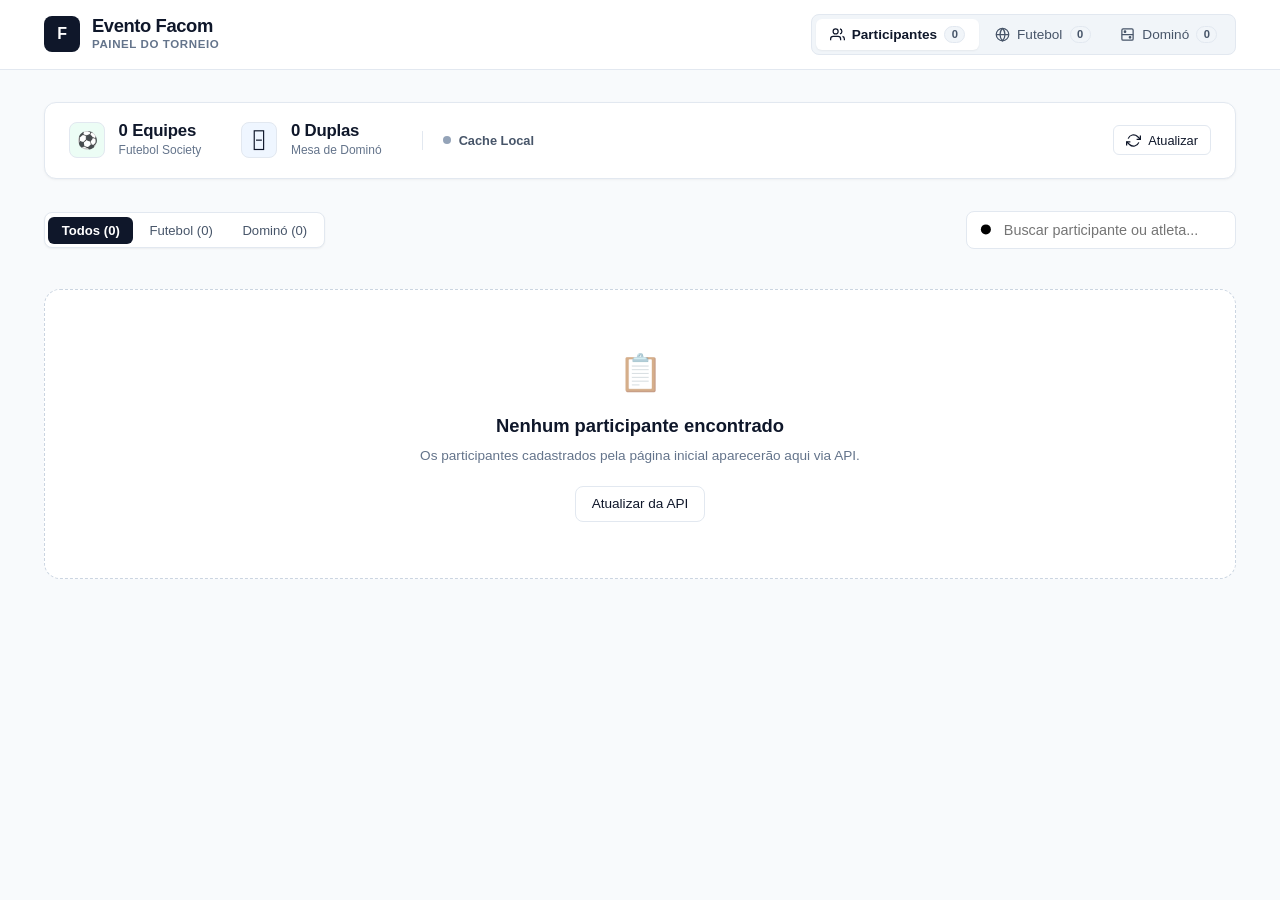
==== commit c74e7cec: "Removendo mensagens de API 2" ====
--- a/torneio/index.html
+++ b/torneio/index.html
@@ -46,10 +46,10 @@
           <span class="badge-count" id="badge-dom-count">0</span>
         </button>
 
-        <button class="nav-tab-btn" data-tab="dados" id="btn-tab-dados">
+        <!-- <button class="nav-tab-btn" data-tab="dados" id="btn-tab-dados">
           <svg viewBox="0 0 24 24"><path d="M21 15v4a2 2 0 0 1-2 2H5a2 2 0 0 1-2-2v-4"/><polyline points="7 10 12 15 17 10"/><line x1="12" y1="15" x2="12" y2="3"/></svg>
           API & JSON
-        </button>
+        </button> -->
       </nav>
     </div>
   </header>
@@ -79,7 +79,7 @@
         <div class="stat-item" style="border-left: 1px solid var(--border-light); padding-left: 1.25rem;">
           <div style="display: flex; align-items: center; gap: 0.5rem;">
             <span style="display: inline-block; width: 8px; height: 8px; border-radius: 50%; background: #10b981;" id="api-status-dot"></span>
-            <span style="font-size: 0.8rem; font-weight: 600; color: var(--text-secondary);" id="api-status-text">API Conectada</span>
+            <span style="font-size: 0.8rem; font-weight: 600; color: var(--text-secondary);" id="api-status-text">Conectado</span>
           </div>
         </div>
       </div>
@@ -87,13 +87,13 @@
       <div class="quick-actions">
         <button class="btn btn-outline btn-sm" id="btn-refresh-api" title="Consultar novos cadastros da API no GitHub">
           <svg viewBox="0 0 24 24"><polyline points="23 4 23 10 17 10"/><polyline points="1 20 1 14 7 14"/><path d="M3.51 9a9 9 0 0 1 14.85-3.36L23 10M1 14l4.64 4.36A9 9 0 0 0 20.49 15"/></svg>
-          Atualizar da API
-        </button>
-
-        <button class="btn btn-primary btn-sm" id="btn-push-api" title="Gravar e comitar os dados e chaveamento atuais diretamente na API">
+          Atualizar
+        </button>
+
+        <!-- <button class="btn btn-primary btn-sm" id="btn-push-api" title="Gravar e comitar os dados e chaveamento atuais diretamente na API">
           <svg viewBox="0 0 24 24"><path d="M19 21H5a2 2 0 0 1-2-2V5a2 2 0 0 1 2-2h11l5 5v11a2 2 0 0 1-2 2z"/><polyline points="17 21 17 13 7 13 7 21"/><polyline points="7 3 7 8 15 8"/></svg>
           Salvar na API
-        </button>
+        </button> -->
       </div>
     </div>
 
